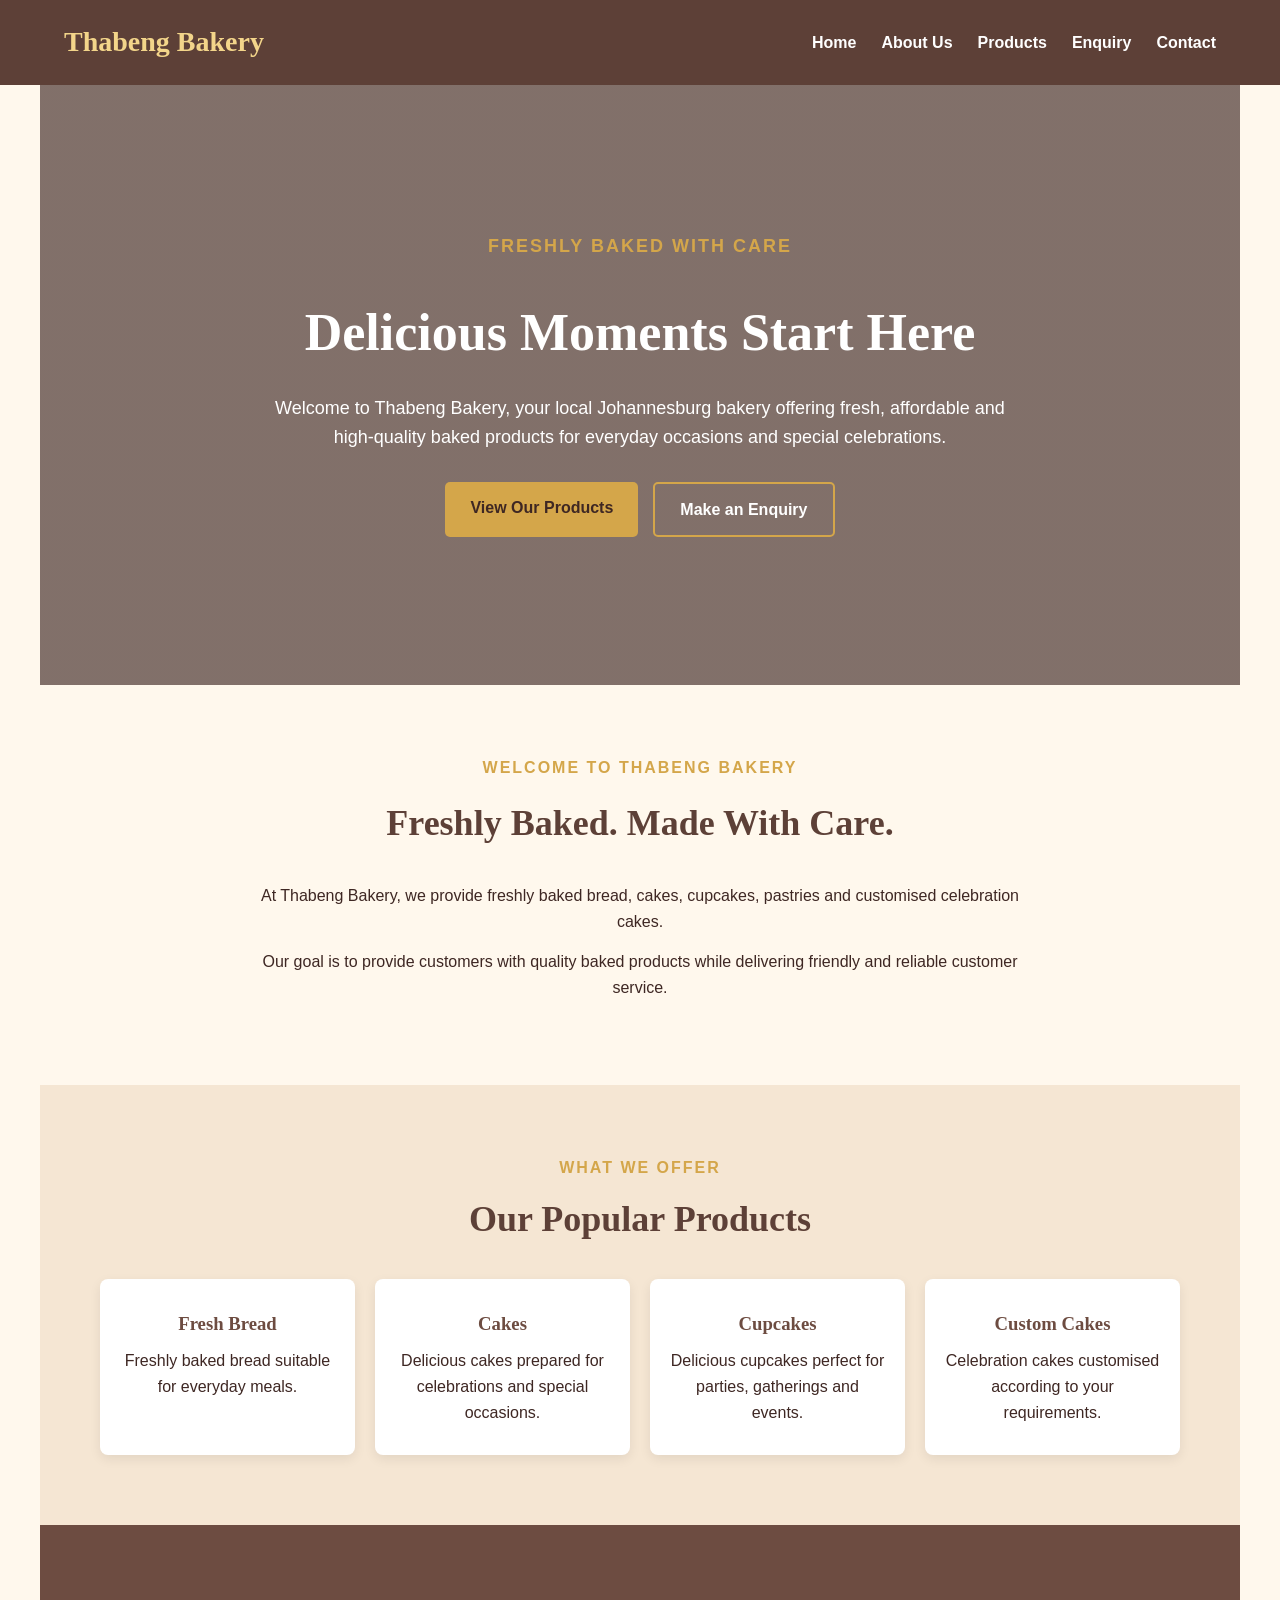
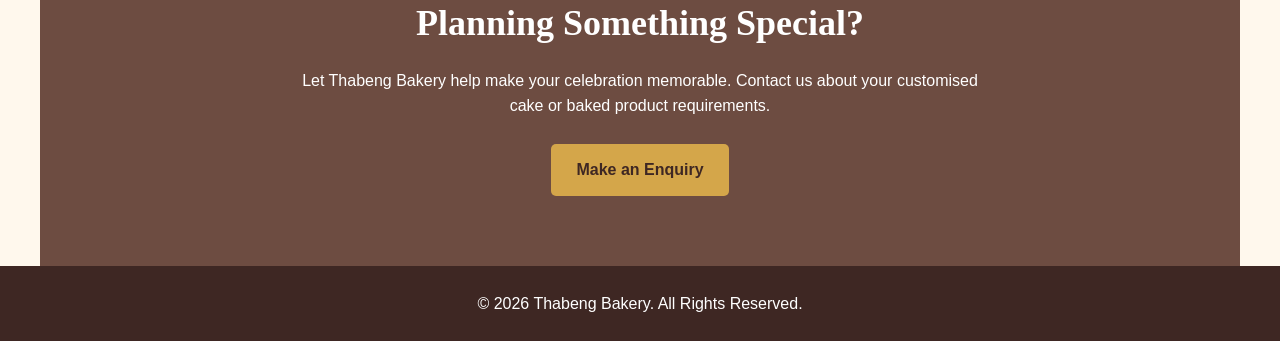
==== index.html @ 3ac8e0a9 "Initial commit: Thabeng Bakery WEDE5020 Part 1 website" ====
<!DOCTYPE html>
<html lang="en">

<head>
    <meta charset="UTF-8">
    <meta name="viewport" content="width=device-width, initial-scale=1.0">

    <title>Home | Thabeng Bakery</title>

    <!-- Link to the website stylesheet -->
    <link rel="stylesheet" href="css/style.css">
</head>

<body>

    <!-- ==================== HEADER ==================== -->
    <header>

        <div class="header-container">

            <h1 class="logo">Thabeng Bakery</h1>

            <!-- Main navigation menu -->
            <nav>
                <ul>
                    <li><a href="index.html">Home</a></li>
                    <li><a href="about.html">About Us</a></li>
                    <li><a href="products.html">Products</a></li>
                    <li><a href="enquiry.html">Enquiry</a></li>
                    <li><a href="contact.html">Contact</a></li>
                </ul>
            </nav>

        </div>

    </header>


    <!-- ==================== MAIN CONTENT ==================== -->
    <main>

        <!-- Hero section -->
        <section class="hero">

            <div class="hero-content">

                <p class="hero-subtitle">FRESHLY BAKED WITH CARE</p>

                <h2>Delicious Moments Start Here</h2>

                <p>
                    Welcome to Thabeng Bakery, your local Johannesburg bakery
                    offering fresh, affordable and high-quality baked products
                    for everyday occasions and special celebrations.
                </p>

                <!-- Call-to-action buttons -->
                <div class="hero-buttons">

                    <a href="products.html" class="button">
                        View Our Products
                    </a>

                    <a href="enquiry.html" class="button button-secondary">
                        Make an Enquiry
                    </a>

                </div>

            </div>

        </section>


        <!-- Introduction section -->
        <section class="welcome">

            <div class="section-heading">

                <p class="section-subtitle">WELCOME TO THABENG BAKERY</p>

                <h2>Freshly Baked. Made With Care.</h2>

            </div>

            <p>
                At Thabeng Bakery, we provide freshly baked bread, cakes,
                cupcakes, pastries and customised celebration cakes.
            </p>

            <p>
                Our goal is to provide customers with quality baked products
                while delivering friendly and reliable customer service.
            </p>

        </section>


        <!-- Product highlights -->
        <section class="highlights">

            <div class="section-heading">

                <p class="section-subtitle">WHAT WE OFFER</p>

                <h2>Our Popular Products</h2>

            </div>


            <div class="product-highlights">

                <article class="highlight-card">

                    <h3>Fresh Bread</h3>

                    <p>
                        Freshly baked bread suitable for everyday meals.
                    </p>

                </article>


                <article class="highlight-card">

                    <h3>Cakes</h3>

                    <p>
                        Delicious cakes prepared for celebrations and
                        special occasions.
                    </p>

                </article>


                <article class="highlight-card">

                    <h3>Cupcakes</h3>

                    <p>
                        Delicious cupcakes perfect for parties,
                        gatherings and events.
                    </p>

                </article>


                <article class="highlight-card">

                    <h3>Custom Cakes</h3>

                    <p>
                        Celebration cakes customised according to
                        your requirements.
                    </p>

                </article>

            </div>

        </section>


        <!-- Call-to-action section -->
        <section class="call-to-action">

            <h2>Planning Something Special?</h2>

            <p>
                Let Thabeng Bakery help make your celebration memorable.
                Contact us about your customised cake or baked product
                requirements.
            </p>

            <a href="enquiry.html" class="button">
                Make an Enquiry
            </a>

        </section>

    </main>


    <!-- ==================== FOOTER ==================== -->
    <footer>

        <p>
            &copy; 2026 Thabeng Bakery. All Rights Reserved.
        </p>

    </footer>


    <!-- JavaScript file -->
    <script src="js/script.js"></script>

</body>

</html>
---- css/style.css ----
/* =====================================================
   THABENG BAKERY - MAIN WEBSITE STYLESHEET
   WEDE5020 - PART 1
   ===================================================== */


/* =====================================================
   GENERAL STYLES
   ===================================================== */

* {
    box-sizing: border-box;
    margin: 0;
    padding: 0;
}

body {
    font-family: Arial, Helvetica, sans-serif;
    line-height: 1.6;
    background-color: #fff8ed;
    color: #3e2723;
}


/* =====================================================
   HEADER
   ===================================================== */

header {
    background-color: #5d4037;
    color: #ffffff;
    padding: 20px 5%;
}

.header-container {
    max-width: 1200px;
    margin: 0 auto;

    display: flex;
    justify-content: space-between;
    align-items: center;
}

.logo {
    font-family: Georgia, "Times New Roman", serif;
    font-size: 28px;
    color: #f3d58a;
}


/* =====================================================
   NAVIGATION
   ===================================================== */

nav ul {
    list-style: none;

    display: flex;
    gap: 25px;
}

nav a {
    color: #ffffff;
    text-decoration: none;
    font-weight: bold;

    transition: 0.3s;
}

nav a:hover {
    color: #f3d58a;
}


/* =====================================================
   HERO SECTION
   ===================================================== */

.hero {
    min-height: 600px;

    display: flex;
    align-items: center;

    background-image:
        linear-gradient(
            rgba(62, 39, 35, 0.65),
            rgba(62, 39, 35, 0.65)
        ),
        url("../images/home/bakery.webp");

    background-size: cover;
    background-position: center;
    background-repeat: no-repeat;

    padding: 80px 5%;
}

.hero-content {
    max-width: 750px;
    margin: 0 auto;

    text-align: center;

    color: #ffffff;
}

.hero-subtitle,
.section-subtitle {
    color: #d4a64a;

    font-weight: bold;

    letter-spacing: 2px;

    margin-bottom: 10px;
}

.hero h2 {
    font-family: Georgia, "Times New Roman", serif;

    font-size: 52px;

    margin-bottom: 20px;
}

.hero p {
    font-size: 18px;

    margin-bottom: 30px;
}


/* =====================================================
   BUTTONS
   ===================================================== */

.hero-buttons {
    display: flex;

    justify-content: center;

    gap: 15px;

    flex-wrap: wrap;
}

.button {
    display: inline-block;

    padding: 13px 25px;

    background-color: #d4a64a;

    color: #3e2723;

    text-decoration: none;

    font-weight: bold;

    border-radius: 5px;

    transition: 0.3s;
}

.button:hover {
    background-color: #f3d58a;

    transform: translateY(-2px);
}

.button-secondary {
    background-color: transparent;

    color: #ffffff;

    border: 2px solid #d4a64a;
}


/* =====================================================
   GENERAL SECTIONS
   ===================================================== */

main {
    max-width: 1200px;

    margin: 0 auto;
}

section {
    padding: 70px 5%;
}

.section-heading {
    text-align: center;

    margin-bottom: 30px;
}

.section-heading h2 {
    font-family: Georgia, "Times New Roman", serif;

    font-size: 36px;

    color: #5d4037;
}


/* =====================================================
   WELCOME SECTION
   ===================================================== */

.welcome {
    text-align: center;

    max-width: 900px;

    margin: 0 auto;
}

.welcome p {
    margin-bottom: 15px;
}


/* =====================================================
   PRODUCT HIGHLIGHTS - HOMEPAGE
   ===================================================== */

.highlights {
    background-color: #f5e6d3;
}

.product-highlights {
    display: grid;

    grid-template-columns: repeat(4, 1fr);

    gap: 20px;
}

.highlight-card {
    background-color: #ffffff;

    padding: 30px 20px;

    text-align: center;

    border-radius: 8px;

    box-shadow: 0 4px 12px rgba(0, 0, 0, 0.08);

    transition: 0.3s;
}

.highlight-card:hover {
    transform: translateY(-5px);
}

.highlight-card h3 {
    color: #6d4c41;

    margin-bottom: 10px;

    font-family: Georgia, "Times New Roman", serif;
}


/* =====================================================
   CALL TO ACTION
   ===================================================== */

.call-to-action {
    text-align: center;

    background-color: #6d4c41;

    color: #ffffff;
}

.call-to-action h2 {
    font-family: Georgia, "Times New Roman", serif;

    font-size: 36px;

    margin-bottom: 15px;
}

.call-to-action p {
    max-width: 700px;

    margin: 0 auto 25px;
}


/* =====================================================
   FOOTER
   ===================================================== */

footer {
    background-color: #3e2723;

    color: #ffffff;

    text-align: center;

    padding: 25px;
}


/* =====================================================
   PRODUCTS PAGE
   ===================================================== */

.page-intro {
    text-align: center;

    max-width: 900px;

    margin: 0 auto;
}

.page-intro > p {
    margin-top: 20px;

    color: #5d4037;
}


/* Product grid */

.product-grid {
    display: grid;

    grid-template-columns: repeat(3, 1fr);

    gap: 30px;
}


/* Product card */

.product-card {
    background-color: #ffffff;

    border-radius: 10px;

    overflow: hidden;

    box-shadow: 0 4px 15px rgba(0, 0, 0, 0.10);

    transition:
        transform 0.3s ease,
        box-shadow 0.3s ease;
}

.product-card:hover {
    transform: translateY(-6px);

    box-shadow: 0 8px 20px rgba(0, 0, 0, 0.15);
}


/* Product image */

.product-image {
    width: 100%;

    height: 250px;

    overflow: hidden;
}

.product-image img {
    width: 100%;

    height: 100%;

    object-fit: cover;

    display: block;

    transition: transform 0.4s ease;
}

.product-card:hover .product-image img {
    transform: scale(1.05);
}


/* Product information */

.product-content {
    padding: 25px;

    text-align: center;
}

.product-content h3 {
    font-family: Georgia, "Times New Roman", serif;

    font-size: 24px;

    color: #5d4037;

    margin-bottom: 10px;
}

.product-content p {
    color: #6d4c41;

    margin-bottom: 15px;
}


/* Product price */

.product-price {
    font-weight: bold;

    color: #b8860b !important;

    font-size: 18px;
}


/* =====================================================
   ENQUIRY PAGE
   ===================================================== */

.enquiry-section {
    background-color: #f5e6d3;
}

.enquiry-container {
    max-width: 800px;

    margin: 0 auto;
}


/* Enquiry form */

.enquiry-form {
    background-color: #ffffff;

    padding: 40px;

    border-radius: 10px;

    box-shadow: 0 4px 15px rgba(0, 0, 0, 0.10);
}


/* Form groups */

.form-group {
    margin-bottom: 22px;
}


/* Form labels */

.form-group label {
    display: block;

    margin-bottom: 8px;

    color: #5d4037;

    font-weight: bold;
}


/* Text fields, select and textarea */

.form-group input,
.form-group select,
.form-group textarea {
    width: 100%;

    padding: 13px;

    border: 1px solid #d7c2ae;

    border-radius: 5px;

    background-color: #fffaf5;

    color: #3e2723;

    font-family: Arial, Helvetica, sans-serif;

    font-size: 16px;

    outline: none;

    transition:
        border-color 0.3s,
        box-shadow 0.3s;
}


/* Focus effect */

.form-group input:focus,
.form-group select:focus,
.form-group textarea:focus {
    border-color: #d4a64a;

    box-shadow: 0 0 0 3px rgba(212, 166, 74, 0.15);
}


/* Textarea */

.form-group textarea {
    resize: vertical;
}


/* Submit button */

.form-button {
    border: none;

    cursor: pointer;

    font-size: 16px;

    width: 100%;
}


/* =====================================================
   RESPONSIVE DESIGN - TABLETS
   ===================================================== */

@media (max-width: 900px) {

    .header-container {
        flex-direction: column;

        gap: 15px;
    }

    .product-highlights {
        grid-template-columns: repeat(2, 1fr);
    }

    .product-grid {
        grid-template-columns: repeat(2, 1fr);
    }

    .hero h2 {
        font-size: 42px;
    }
}


/* =====================================================
   RESPONSIVE DESIGN - MOBILE
   ===================================================== */

@media (max-width: 600px) {

    nav ul {
        flex-direction: column;

        align-items: center;

        gap: 10px;
    }

    .product-highlights {
        grid-template-columns: 1fr;
    }

    .product-grid {
        grid-template-columns: 1fr;
    }

    .hero {
        min-height: 500px;
    }

    .hero h2 {
        font-size: 34px;
    }

    .hero p {
        font-size: 16px;
    }

    section {
        padding: 50px 20px;
    }

    .product-image {
        height: 230px;
    }

    .enquiry-form {
        padding: 25px;
    }
}
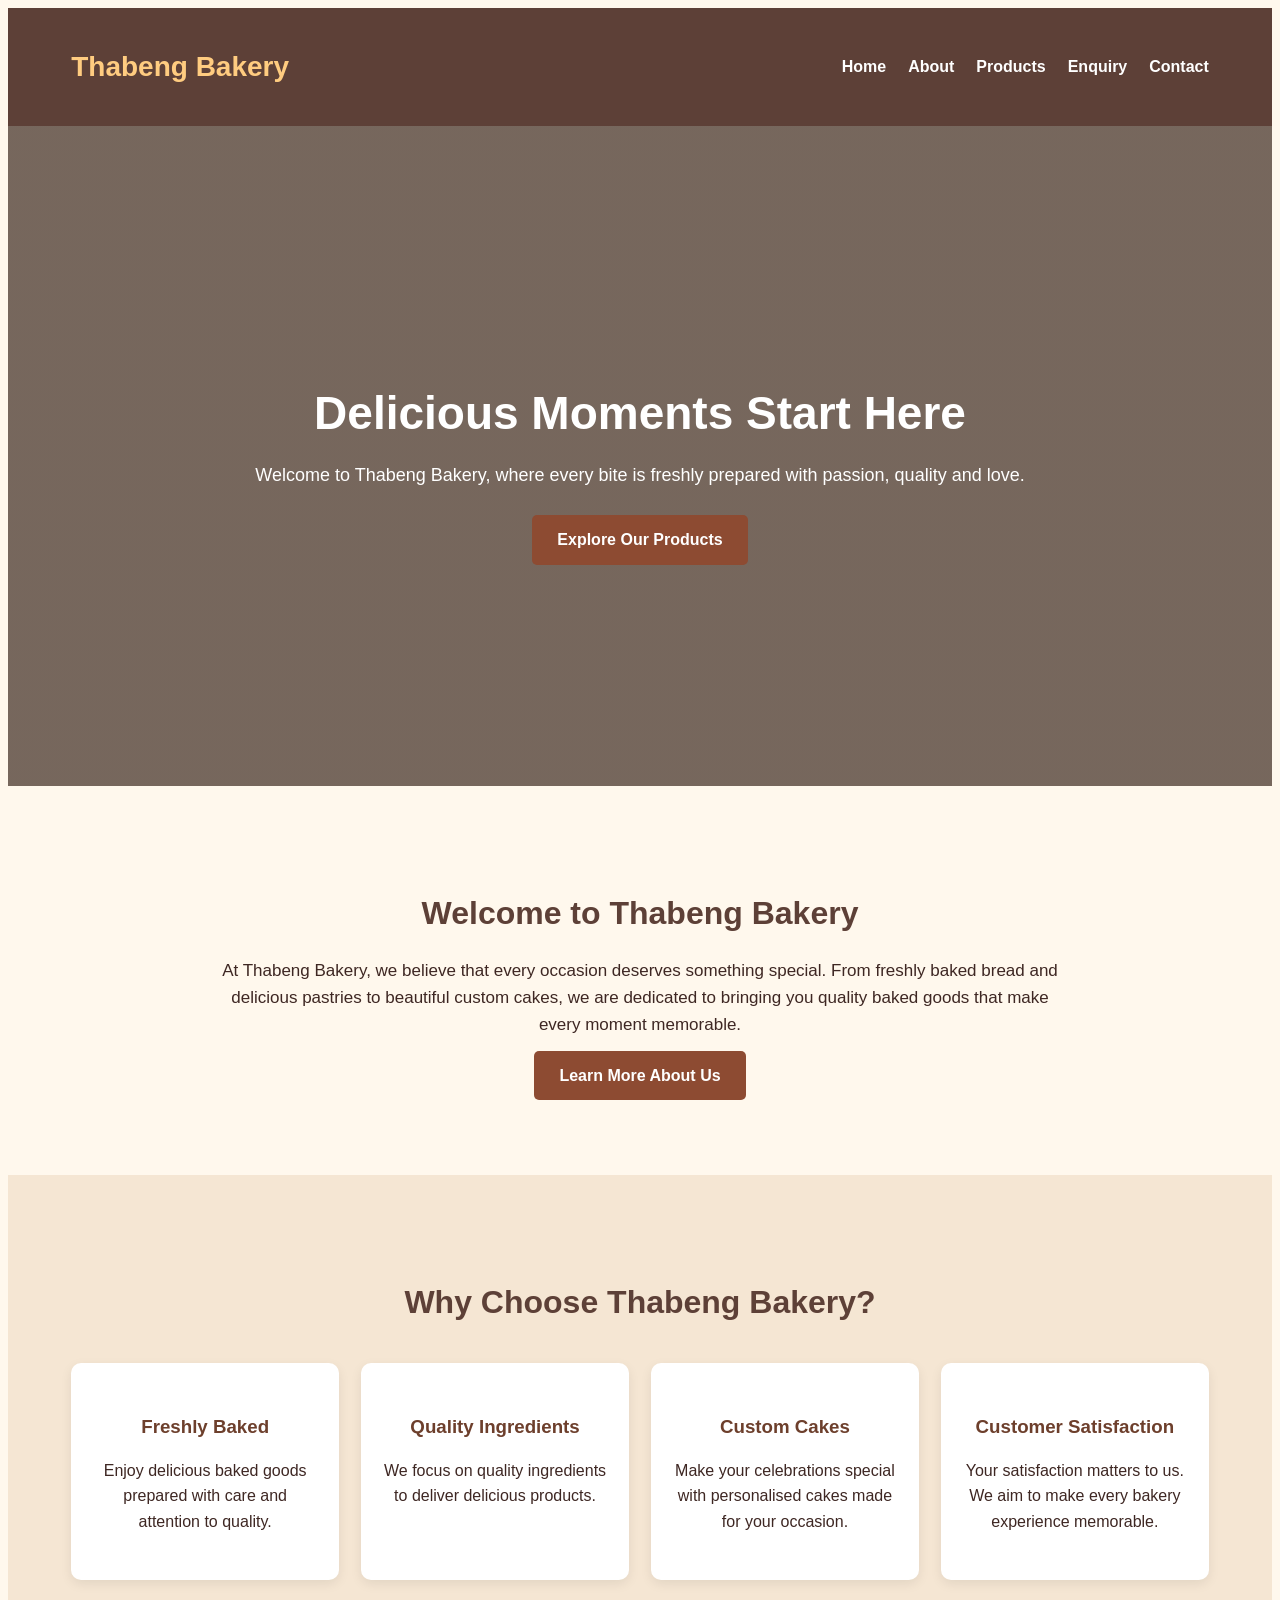
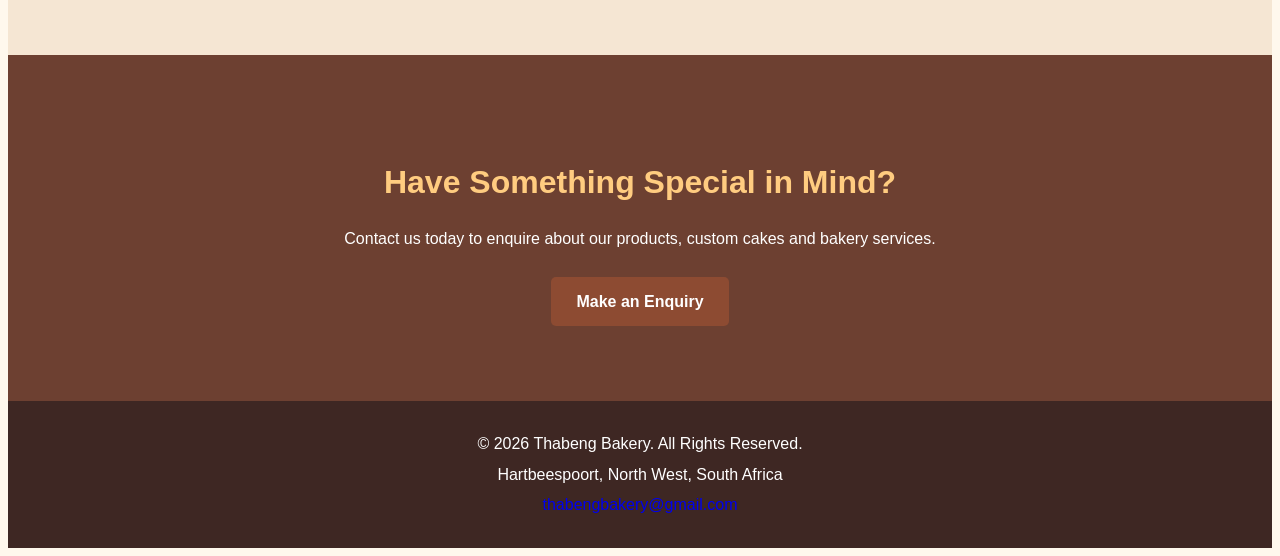
==== commit 8733c988: "Update sitemap and robots.txt for Netlify deployment" ====
--- a/index.html
+++ b/index.html
@@ -1,3 +1,4 @@
+
 <!DOCTYPE html>
 <html lang="en">
 
@@ -5,153 +6,145 @@
     <meta charset="UTF-8">
     <meta name="viewport" content="width=device-width, initial-scale=1.0">
 
-    <title>Home | Thabeng Bakery</title>
+    <!-- SEO TITLE -->
+    <title>Thabeng Bakery | Fresh Bread, Cakes and Pastries</title>
 
-    <!-- Link to the website stylesheet -->
+    <!-- SEO DESCRIPTION -->
+    <meta name="description"
+          content="Discover freshly baked bread, delicious cakes, pastries and custom bakery treats from Thabeng Bakery in Hartbeespoort, North West.">
+
+    <meta name="keywords"
+          content="Thabeng Bakery, bakery, fresh bread, birthday cakes, cupcakes, pastries, custom cakes, Hartbeespoort">
+
+    <meta name="author" content="Thabeng Bakery">
+
+    <meta name="robots" content="index, follow">
+
+    <!-- RESPONSIVE DESIGN -->
+    <meta name="theme-color" content="#5d4037">
+
+    <!-- WEBSITE STYLESHEET -->
     <link rel="stylesheet" href="css/style.css">
+
+    <!-- HOMEPAGE ANIMATIONS -->
+    <script src="js/animations.js" defer></script>
+
 </head>
 
 <body>
 
-    <!-- ==================== HEADER ==================== -->
+    <!-- HEADER -->
     <header>
 
         <div class="header-container">
 
             <h1 class="logo">Thabeng Bakery</h1>
 
-            <!-- Main navigation menu -->
-            <nav>
+            <nav aria-label="Main navigation">
+
                 <ul>
-                    <li><a href="index.html">Home</a></li>
-                    <li><a href="about.html">About Us</a></li>
+                    <li><a href="index.html" aria-current="page">Home</a></li>
+                    <li><a href="about.html">About</a></li>
                     <li><a href="products.html">Products</a></li>
                     <li><a href="enquiry.html">Enquiry</a></li>
                     <li><a href="contact.html">Contact</a></li>
                 </ul>
+
             </nav>
 
         </div>
 
     </header>
 
-
-    <!-- ==================== MAIN CONTENT ==================== -->
+    <!-- MAIN CONTENT -->
     <main>
 
-        <!-- Hero section -->
+        <!-- HERO SECTION -->
         <section class="hero">
 
             <div class="hero-content">
 
-                <p class="hero-subtitle">FRESHLY BAKED WITH CARE</p>
-
                 <h2>Delicious Moments Start Here</h2>
 
                 <p>
-                    Welcome to Thabeng Bakery, your local Johannesburg bakery
-                    offering fresh, affordable and high-quality baked products
-                    for everyday occasions and special celebrations.
+                    Welcome to Thabeng Bakery, where every bite is
+                    freshly prepared with passion, quality and love.
                 </p>
 
-                <!-- Call-to-action buttons -->
-                <div class="hero-buttons">
-
-                    <a href="products.html" class="button">
-                        View Our Products
-                    </a>
-
-                    <a href="enquiry.html" class="button button-secondary">
-                        Make an Enquiry
-                    </a>
-
-                </div>
+                <a href="products.html" class="btn">
+                    Explore Our Products
+                </a>
 
             </div>
 
         </section>
 
-
-        <!-- Introduction section -->
+        <!-- WELCOME SECTION -->
         <section class="welcome">
 
-            <div class="section-heading">
-
-                <p class="section-subtitle">WELCOME TO THABENG BAKERY</p>
-
-                <h2>Freshly Baked. Made With Care.</h2>
-
-            </div>
+            <h2>Welcome to Thabeng Bakery</h2>
 
             <p>
-                At Thabeng Bakery, we provide freshly baked bread, cakes,
-                cupcakes, pastries and customised celebration cakes.
+                At Thabeng Bakery, we believe that every occasion deserves
+                something special. From freshly baked bread and delicious
+                pastries to beautiful custom cakes, we are dedicated to
+                bringing you quality baked goods that make every moment
+                memorable.
             </p>
 
-            <p>
-                Our goal is to provide customers with quality baked products
-                while delivering friendly and reliable customer service.
-            </p>
+            <a href="about.html" class="btn">
+                Learn More About Us
+            </a>
 
         </section>
 
-
-        <!-- Product highlights -->
+        <!-- BAKERY HIGHLIGHTS -->
         <section class="highlights">
 
-            <div class="section-heading">
+            <h2>Why Choose Thabeng Bakery?</h2>
 
-                <p class="section-subtitle">WHAT WE OFFER</p>
-
-                <h2>Our Popular Products</h2>
-
-            </div>
-
-
-            <div class="product-highlights">
+            <div class="highlight-container">
 
                 <article class="highlight-card">
 
-                    <h3>Fresh Bread</h3>
+                    <h3>Freshly Baked</h3>
 
                     <p>
-                        Freshly baked bread suitable for everyday meals.
+                        Enjoy delicious baked goods prepared with care
+                        and attention to quality.
                     </p>
 
                 </article>
 
-
                 <article class="highlight-card">
 
-                    <h3>Cakes</h3>
+                    <h3>Quality Ingredients</h3>
 
                     <p>
-                        Delicious cakes prepared for celebrations and
-                        special occasions.
+                        We focus on quality ingredients to deliver
+                        delicious products.
                     </p>
 
                 </article>
-
-
-                <article class="highlight-card">
-
-                    <h3>Cupcakes</h3>
-
-                    <p>
-                        Delicious cupcakes perfect for parties,
-                        gatherings and events.
-                    </p>
-
-                </article>
-
 
                 <article class="highlight-card">
 
                     <h3>Custom Cakes</h3>
 
                     <p>
-                        Celebration cakes customised according to
-                        your requirements.
+                        Make your celebrations special with personalised
+                        cakes made for your occasion.
+                    </p>
+
+                </article>
+
+                <article class="highlight-card">
+
+                    <h3>Customer Satisfaction</h3>
+
+                    <p>
+                        Your satisfaction matters to us. We aim to make
+                        every bakery experience memorable.
                     </p>
 
                 </article>
@@ -160,19 +153,17 @@
 
         </section>
 
-
-        <!-- Call-to-action section -->
+        <!-- CALL TO ACTION -->
         <section class="call-to-action">
 
-            <h2>Planning Something Special?</h2>
+            <h2>Have Something Special in Mind?</h2>
 
             <p>
-                Let Thabeng Bakery help make your celebration memorable.
-                Contact us about your customised cake or baked product
-                requirements.
+                Contact us today to enquire about our products,
+                custom cakes and bakery services.
             </p>
 
-            <a href="enquiry.html" class="button">
+            <a href="enquiry.html" class="btn">
                 Make an Enquiry
             </a>
 
@@ -180,20 +171,21 @@
 
     </main>
 
-
-    <!-- ==================== FOOTER ==================== -->
+    <!-- FOOTER -->
     <footer>
 
+        <p>&copy; 2026 Thabeng Bakery. All Rights Reserved.</p>
+
+        <p>Hartbeespoort, North West, South Africa</p>
+
         <p>
-            &copy; 2026 Thabeng Bakery. All Rights Reserved.
+            <a href="mailto:thabengbakery@gmail.com">
+                thabengbakery@gmail.com
+            </a>
         </p>
 
     </footer>
 
-
-    <!-- JavaScript file -->
-    <script src="js/script.js"></script>
-
 </body>
 
-</html>+</html>
--- a/css/style.css
+++ b/css/style.css
@@ -1,607 +1,556 @@
-/* =====================================================
-   THABENG BAKERY - MAIN WEBSITE STYLESHEET
-   WEDE5020 - PART 1
-   ===================================================== */
-
-
-/* =====================================================
-   GENERAL STYLES
-   ===================================================== */
-
+```css
+/* =========================================
+   THABENG BAKERY - COMPLETE STYLESHEET
+   ========================================= */
+/* GENERAL RESET */
 * {
-    box-sizing: border-box;
     margin: 0;
     padding: 0;
+    box-sizing: border-box;
+}
+
+html {
+    scroll-behavior: smooth;
 }
 
 body {
     font-family: Arial, Helvetica, sans-serif;
-    line-height: 1.6;
     background-color: #fff8ed;
     color: #3e2723;
-}
-
-
-/* =====================================================
-   HEADER
-   ===================================================== */
-
+    line-height: 1.6;
+}
+
+img {
+    max-width: 100%;
+    display: block;
+}
+
+a {
+    text-decoration: none;
+}
+
+/* HEADER */
 header {
     background-color: #5d4037;
-    color: #ffffff;
-    padding: 20px 5%;
+    color: white;
+    padding: 18px 5%;
 }
 
 .header-container {
     max-width: 1200px;
-    margin: 0 auto;
-
+    margin: auto;
     display: flex;
     justify-content: space-between;
     align-items: center;
+    flex-wrap: wrap;
+    gap: 15px;
 }
 
 .logo {
-    font-family: Georgia, "Times New Roman", serif;
+    color: #ffcc80;
     font-size: 28px;
-    color: #f3d58a;
-}
-
-
-/* =====================================================
-   NAVIGATION
-   ===================================================== */
+    font-weight: bold;
+}
 
 nav ul {
     list-style: none;
-
-    display: flex;
-    gap: 25px;
+    display: flex;
+    align-items: center;
+    flex-wrap: wrap;
+    gap: 22px;
 }
 
 nav a {
-    color: #ffffff;
-    text-decoration: none;
+    color: white;
     font-weight: bold;
-
-    transition: 0.3s;
-}
-
-nav a:hover {
-    color: #f3d58a;
-}
-
-
-/* =====================================================
-   HERO SECTION
-   ===================================================== */
-
+    transition: color 0.3s ease;
+}
+
+    nav a:hover,
+    nav a:focus {
+        color: #ffcc80;
+    }
+
+/* BUTTONS */
+.button,
+.btn,
+.form-button {
+    display: inline-block;
+    background-color: #8d4b32;
+    color: white;
+    padding: 12px 25px;
+    border: none;
+    border-radius: 5px;
+    font-weight: bold;
+    cursor: pointer;
+    transition: background-color 0.3s ease, transform 0.3s ease;
+}
+
+    .button:hover,
+    .btn:hover,
+    .form-button:hover {
+        background-color: #5d4037;
+        transform: translateY(-2px);
+    }
+
+.button-secondary {
+    background-color: #ffcc80;
+    color: #3e2723;
+}
+
+    .button-secondary:hover {
+        background-color: #f5b95e;
+        color: #3e2723;
+    }
+
+/* HERO SECTION */
 .hero {
-    min-height: 600px;
-
+    min-height: 480px;
+    padding: 90px 8%;
     display: flex;
     align-items: center;
-
-    background-image:
-        linear-gradient(
-            rgba(62, 39, 35, 0.65),
-            rgba(62, 39, 35, 0.65)
-        ),
-        url("../images/home/bakery.webp");
-
+    justify-content: center;
+    text-align: center;
+    color: white;
+    background: linear-gradient(rgba(45, 25, 15, 0.65), rgba(45, 25, 15, 0.65)), url("../images/home/bakery.webp");
     background-size: cover;
     background-position: center;
-    background-repeat: no-repeat;
-
-    padding: 80px 5%;
 }
 
 .hero-content {
-    max-width: 750px;
-    margin: 0 auto;
-
-    text-align: center;
-
-    color: #ffffff;
+    max-width: 800px;
 }
 
 .hero-subtitle,
 .section-subtitle {
-    color: #d4a64a;
-
+    color: #d18b48;
     font-weight: bold;
-
     letter-spacing: 2px;
-
-    margin-bottom: 10px;
+    margin-bottom: 12px;
 }
 
 .hero h2 {
-    font-family: Georgia, "Times New Roman", serif;
-
-    font-size: 52px;
-
+    font-size: 46px;
+    line-height: 1.2;
     margin-bottom: 20px;
+    color: white;
 }
 
 .hero p {
     font-size: 18px;
-
+    margin-bottom: 25px;
+}
+
+.hero-buttons {
+    display: flex;
+    justify-content: center;
+    flex-wrap: wrap;
+    gap: 15px;
+}
+
+/* SECTION HEADINGS */
+.section-heading {
+    text-align: center;
     margin-bottom: 30px;
 }
 
-
-/* =====================================================
-   BUTTONS
-   ===================================================== */
-
-.hero-buttons {
-    display: flex;
-
-    justify-content: center;
-
-    gap: 15px;
-
-    flex-wrap: wrap;
-}
-
-.button {
-    display: inline-block;
-
-    padding: 13px 25px;
-
-    background-color: #d4a64a;
-
-    color: #3e2723;
-
-    text-decoration: none;
-
-    font-weight: bold;
-
-    border-radius: 5px;
-
-    transition: 0.3s;
-}
-
-.button:hover {
-    background-color: #f3d58a;
-
-    transform: translateY(-2px);
-}
-
-.button-secondary {
-    background-color: transparent;
-
-    color: #ffffff;
-
-    border: 2px solid #d4a64a;
-}
-
-
-/* =====================================================
-   GENERAL SECTIONS
-   ===================================================== */
-
-main {
-    max-width: 1200px;
-
-    margin: 0 auto;
-}
-
-section {
-    padding: 70px 5%;
-}
-
-.section-heading {
-    text-align: center;
-
-    margin-bottom: 30px;
-}
-
-.section-heading h2 {
-    font-family: Georgia, "Times New Roman", serif;
-
-    font-size: 36px;
-
+section h2 {
     color: #5d4037;
-}
-
-
-/* =====================================================
-   WELCOME SECTION
-   ===================================================== */
-
+    font-size: 32px;
+    margin-bottom: 18px;
+}
+
+section h3 {
+    color: #6d3f2c;
+    margin-bottom: 12px;
+}
+
+/* WELCOME SECTION */
 .welcome {
-    text-align: center;
-
-    max-width: 900px;
-
-    margin: 0 auto;
-}
-
-.welcome p {
-    margin-bottom: 15px;
-}
-
-
-/* =====================================================
-   PRODUCT HIGHLIGHTS - HOMEPAGE
-   ===================================================== */
-
+    max-width: 1000px;
+    margin: auto;
+    padding: 75px 25px;
+    text-align: center;
+}
+
+    .welcome p {
+        max-width: 850px;
+        margin: 12px auto;
+        font-size: 17px;
+    }
+
+/* HIGHLIGHTS SECTION */
 .highlights {
     background-color: #f5e6d3;
-}
-
-.product-highlights {
+    padding: 75px 5%;
+    text-align: center;
+}
+
+.product-highlights,
+.highlight-container {
+    max-width: 1200px;
+    margin: 35px auto 0;
     display: grid;
-
     grid-template-columns: repeat(4, 1fr);
-
-    gap: 20px;
+    gap: 22px;
 }
 
 .highlight-card {
-    background-color: #ffffff;
-
-    padding: 30px 20px;
-
-    text-align: center;
-
-    border-radius: 8px;
-
+    background-color: white;
+    padding: 30px 22px;
+    border-radius: 10px;
     box-shadow: 0 4px 12px rgba(0, 0, 0, 0.08);
-
-    transition: 0.3s;
-}
-
-.highlight-card:hover {
-    transform: translateY(-5px);
-}
-
-.highlight-card h3 {
-    color: #6d4c41;
-
-    margin-bottom: 10px;
-
-    font-family: Georgia, "Times New Roman", serif;
-}
-
-
-/* =====================================================
-   CALL TO ACTION
-   ===================================================== */
-
+    transition: transform 0.3s ease, box-shadow 0.3s ease;
+}
+
+    .highlight-card:hover {
+        transform: translateY(-6px);
+        box-shadow: 0 8px 20px rgba(0, 0, 0, 0.13);
+    }
+
+/* CALL TO ACTION */
 .call-to-action {
-    text-align: center;
-
-    background-color: #6d4c41;
-
-    color: #ffffff;
-}
-
-.call-to-action h2 {
-    font-family: Georgia, "Times New Roman", serif;
-
-    font-size: 36px;
-
-    margin-bottom: 15px;
-}
-
-.call-to-action p {
-    max-width: 700px;
-
-    margin: 0 auto 25px;
-}
-
-
-/* =====================================================
-   FOOTER
-   ===================================================== */
-
+    padding: 75px 20px;
+    text-align: center;
+    background-color: #6d4031;
+    color: white;
+}
+
+    .call-to-action h2 {
+        color: #ffcc80;
+    }
+
+    .call-to-action p {
+        max-width: 700px;
+        margin: 0 auto 25px;
+    }
+
+/* GENERAL CONTENT SECTIONS */
+main > section:not(.hero) {
+    scroll-margin-top: 20px;
+}
+
+/* PRODUCTS PAGE */
+.products-section {
+    max-width: 1200px;
+    margin: auto;
+    padding: 55px 5%;
+}
+
+.product-controls {
+    display: flex;
+    justify-content: center;
+    flex-wrap: wrap;
+    gap: 15px;
+    margin: 25px 0;
+}
+
+    .product-controls input,
+    .product-controls select {
+        padding: 12px;
+        border: 1px solid #c7a68c;
+        border-radius: 5px;
+        font-size: 15px;
+    }
+
+.product-grid {
+    display: grid;
+    grid-template-columns: repeat(3, 1fr);
+    gap: 25px;
+}
+
+.product-card {
+    background-color: white;
+    border-radius: 10px;
+    overflow: hidden;
+    box-shadow: 0 4px 12px rgba(0, 0, 0, 0.1);
+    transition: transform 0.3s ease;
+}
+
+    .product-card:hover {
+        transform: translateY(-5px);
+    }
+
+    .product-card img {
+        width: 100%;
+        height: 250px;
+        object-fit: cover;
+        cursor: pointer;
+    }
+
+.product-content {
+    padding: 20px;
+}
+
+    .product-content h3 {
+        margin-bottom: 10px;
+    }
+
+.product-price {
+    color: #8d4b32;
+    font-weight: bold;
+    font-size: 19px;
+    margin-top: 12px;
+}
+
+.product-count {
+    text-align: center;
+    margin: 15px 0;
+}
+
+/* PRODUCT LIGHTBOX */
+.lightbox {
+    display: none;
+    position: fixed;
+    z-index: 1000;
+    inset: 0;
+    background-color: rgba(0, 0, 0, 0.9);
+    justify-content: center;
+    align-items: center;
+    flex-direction: column;
+    padding: 30px;
+}
+
+    .lightbox.active {
+        display: flex;
+    }
+
+    .lightbox img {
+        max-width: 90%;
+        max-height: 75vh;
+        object-fit: contain;
+    }
+
+.lightbox-caption {
+    color: white;
+    margin-top: 15px;
+    text-align: center;
+}
+
+.close-lightbox {
+    position: absolute;
+    top: 20px;
+    right: 35px;
+    color: white;
+    font-size: 38px;
+    cursor: pointer;
+}
+
+/* ENQUIRY AND CONTACT FORMS */
+.enquiry-section,
+.contact-section {
+    padding: 60px 20px;
+}
+
+.enquiry-container,
+.contact-container {
+    max-width: 850px;
+    margin: auto;
+    background-color: white;
+    padding: 35px;
+    border-radius: 10px;
+    box-shadow: 0 4px 15px rgba(0, 0, 0, 0.08);
+}
+
+.enquiry-form,
+.contact-form {
+    display: flex;
+    flex-direction: column;
+    gap: 18px;
+}
+
+.form-group {
+    display: flex;
+    flex-direction: column;
+    gap: 7px;
+}
+
+    .form-group label {
+        font-weight: bold;
+        color: #5d4037;
+    }
+
+    .form-group input,
+    .form-group select,
+    .form-group textarea {
+        width: 100%;
+        padding: 12px;
+        border: 1px solid #c7a68c;
+        border-radius: 5px;
+        font-family: inherit;
+        font-size: 15px;
+    }
+
+    .form-group textarea {
+        min-height: 130px;
+        resize: vertical;
+    }
+
+        .form-group input:focus,
+        .form-group select:focus,
+        .form-group textarea:focus {
+            outline: 2px solid #d18b48;
+            border-color: #8d4b32;
+        }
+
+.form-button {
+    width: 100%;
+    font-size: 16px;
+}
+
+.form-response {
+    margin-top: 15px;
+    padding: 12px;
+    border-radius: 5px;
+}
+
+/* CONTACT INFORMATION */
+.contact-information {
+    max-width: 850px;
+    margin: 0 auto 30px;
+    text-align: center;
+}
+
+    .contact-information a {
+        color: #8d4b32;
+        font-weight: bold;
+    }
+
+/* MAP */
+#bakeryMap {
+    width: 100%;
+    height: 350px;
+    margin: 25px 0;
+    border-radius: 10px;
+    z-index: 1;
+}
+
+/* FOOTER */
 footer {
     background-color: #3e2723;
-
-    color: #ffffff;
-
-    text-align: center;
-
-    padding: 25px;
-}
-
-
-/* =====================================================
-   PRODUCTS PAGE
-   ===================================================== */
-
-.page-intro {
-    text-align: center;
-
-    max-width: 900px;
-
-    margin: 0 auto;
-}
-
-.page-intro > p {
-    margin-top: 20px;
-
-    color: #5d4037;
-}
-
-
-/* Product grid */
-
-.product-grid {
-    display: grid;
-
-    grid-template-columns: repeat(3, 1fr);
-
-    gap: 30px;
-}
-
-
-/* Product card */
-
-.product-card {
-    background-color: #ffffff;
-
-    border-radius: 10px;
-
-    overflow: hidden;
-
-    box-shadow: 0 4px 15px rgba(0, 0, 0, 0.10);
-
-    transition:
-        transform 0.3s ease,
-        box-shadow 0.3s ease;
-}
-
-.product-card:hover {
-    transform: translateY(-6px);
-
-    box-shadow: 0 8px 20px rgba(0, 0, 0, 0.15);
-}
-
-
-/* Product image */
-
-.product-image {
-    width: 100%;
-
-    height: 250px;
-
-    overflow: hidden;
-}
-
-.product-image img {
-    width: 100%;
-
-    height: 100%;
-
-    object-fit: cover;
-
-    display: block;
-
-    transition: transform 0.4s ease;
-}
-
-.product-card:hover .product-image img {
-    transform: scale(1.05);
-}
-
-
-/* Product information */
-
-.product-content {
-    padding: 25px;
-
-    text-align: center;
-}
-
-.product-content h3 {
-    font-family: Georgia, "Times New Roman", serif;
-
-    font-size: 24px;
-
-    color: #5d4037;
-
-    margin-bottom: 10px;
-}
-
-.product-content p {
-    color: #6d4c41;
-
-    margin-bottom: 15px;
-}
-
-
-/* Product price */
-
-.product-price {
-    font-weight: bold;
-
-    color: #b8860b !important;
-
-    font-size: 18px;
-}
-
-
-/* =====================================================
-   ENQUIRY PAGE
-   ===================================================== */
-
-.enquiry-section {
-    background-color: #f5e6d3;
-}
-
-.enquiry-container {
-    max-width: 800px;
-
-    margin: 0 auto;
-}
-
-
-/* Enquiry form */
-
-.enquiry-form {
-    background-color: #ffffff;
-
-    padding: 40px;
-
-    border-radius: 10px;
-
-    box-shadow: 0 4px 15px rgba(0, 0, 0, 0.10);
-}
-
-
-/* Form groups */
-
-.form-group {
-    margin-bottom: 22px;
-}
-
-
-/* Form labels */
-
-.form-group label {
-    display: block;
-
-    margin-bottom: 8px;
-
-    color: #5d4037;
-
-    font-weight: bold;
-}
-
-
-/* Text fields, select and textarea */
-
-.form-group input,
-.form-group select,
-.form-group textarea {
-    width: 100%;
-
-    padding: 13px;
-
-    border: 1px solid #d7c2ae;
-
-    border-radius: 5px;
-
-    background-color: #fffaf5;
-
-    color: #3e2723;
-
-    font-family: Arial, Helvetica, sans-serif;
-
-    font-size: 16px;
-
-    outline: none;
-
-    transition:
-        border-color 0.3s,
-        box-shadow 0.3s;
-}
-
-
-/* Focus effect */
-
-.form-group input:focus,
-.form-group select:focus,
-.form-group textarea:focus {
-    border-color: #d4a64a;
-
-    box-shadow: 0 0 0 3px rgba(212, 166, 74, 0.15);
-}
-
-
-/* Textarea */
-
-.form-group textarea {
-    resize: vertical;
-}
-
-
-/* Submit button */
-
-.form-button {
-    border: none;
-
-    cursor: pointer;
-
-    font-size: 16px;
-
-    width: 100%;
-}
-
-
-/* =====================================================
-   RESPONSIVE DESIGN - TABLETS
-   ===================================================== */
-
+    color: white;
+    text-align: center;
+    padding: 25px 15px;
+}
+
+    footer p {
+        margin: 5px 0;
+    }
+
+/* SCROLL ANIMATIONS */
+.js .reveal {
+    opacity: 0;
+    transform: translateY(25px);
+    transition: opacity 0.7s ease, transform 0.7s ease;
+}
+
+    .js .reveal.visible {
+        opacity: 1;
+        transform: translateY(0);
+    }
+
+/* ACCESSIBILITY */
+a:focus-visible,
+button:focus-visible {
+    outline: 3px solid #d18b48;
+    outline-offset: 3px;
+}
+
+@media (prefers-reduced-motion: reduce) {
+    html {
+        scroll-behavior: auto;
+    }
+
+    *,
+    *::before,
+    *::after {
+        animation-duration: 0.01ms !important;
+        transition-duration: 0.01ms !important;
+    }
+
+    .js .reveal {
+        opacity: 1;
+        transform: none;
+    }
+}
+
+/* TABLET RESPONSIVENESS */
 @media (max-width: 900px) {
+    .product-highlights,
+    .highlight-container {
+        grid-template-columns: repeat(2, 1fr);
+    }
+
+    .product-grid {
+        grid-template-columns: repeat(2, 1fr);
+    }
+
+    .hero h2 {
+        font-size: 38px;
+    }
+}
+
+/* MOBILE RESPONSIVENESS */
+@media (max-width: 600px) {
+    header {
+        padding: 18px 15px;
+    }
 
     .header-container {
         flex-direction: column;
-
-        gap: 15px;
-    }
-
-    .product-highlights {
-        grid-template-columns: repeat(2, 1fr);
-    }
-
-    .product-grid {
-        grid-template-columns: repeat(2, 1fr);
-    }
-
-    .hero h2 {
-        font-size: 42px;
-    }
-}
-
-
-/* =====================================================
-   RESPONSIVE DESIGN - MOBILE
-   ===================================================== */
-
-@media (max-width: 600px) {
+        text-align: center;
+    }
 
     nav ul {
-        flex-direction: column;
-
-        align-items: center;
-
-        gap: 10px;
-    }
-
-    .product-highlights {
-        grid-template-columns: 1fr;
-    }
-
+        justify-content: center;
+        gap: 12px;
+    }
+
+    nav a {
+        font-size: 14px;
+    }
+
+    .logo {
+        font-size: 25px;
+    }
+
+    .hero {
+        min-height: 400px;
+        padding: 65px 20px;
+    }
+
+        .hero h2 {
+            font-size: 30px;
+        }
+
+        .hero p {
+            font-size: 16px;
+        }
+
+    section h2 {
+        font-size: 26px;
+    }
+
+    .welcome,
+    .highlights,
+    .call-to-action {
+        padding: 50px 20px;
+    }
+
+    .product-highlights,
+    .highlight-container,
     .product-grid {
         grid-template-columns: 1fr;
     }
 
-    .hero {
-        min-height: 500px;
-    }
-
-    .hero h2 {
-        font-size: 34px;
-    }
-
-    .hero p {
-        font-size: 16px;
-    }
-
-    section {
-        padding: 50px 20px;
-    }
-
-    .product-image {
+    .enquiry-container,
+    .contact-container {
+        padding: 22px 16px;
+    }
+
+    .product-card img {
         height: 230px;
     }
-
-    .enquiry-form {
-        padding: 25px;
-    }
-}+}
+
+```
